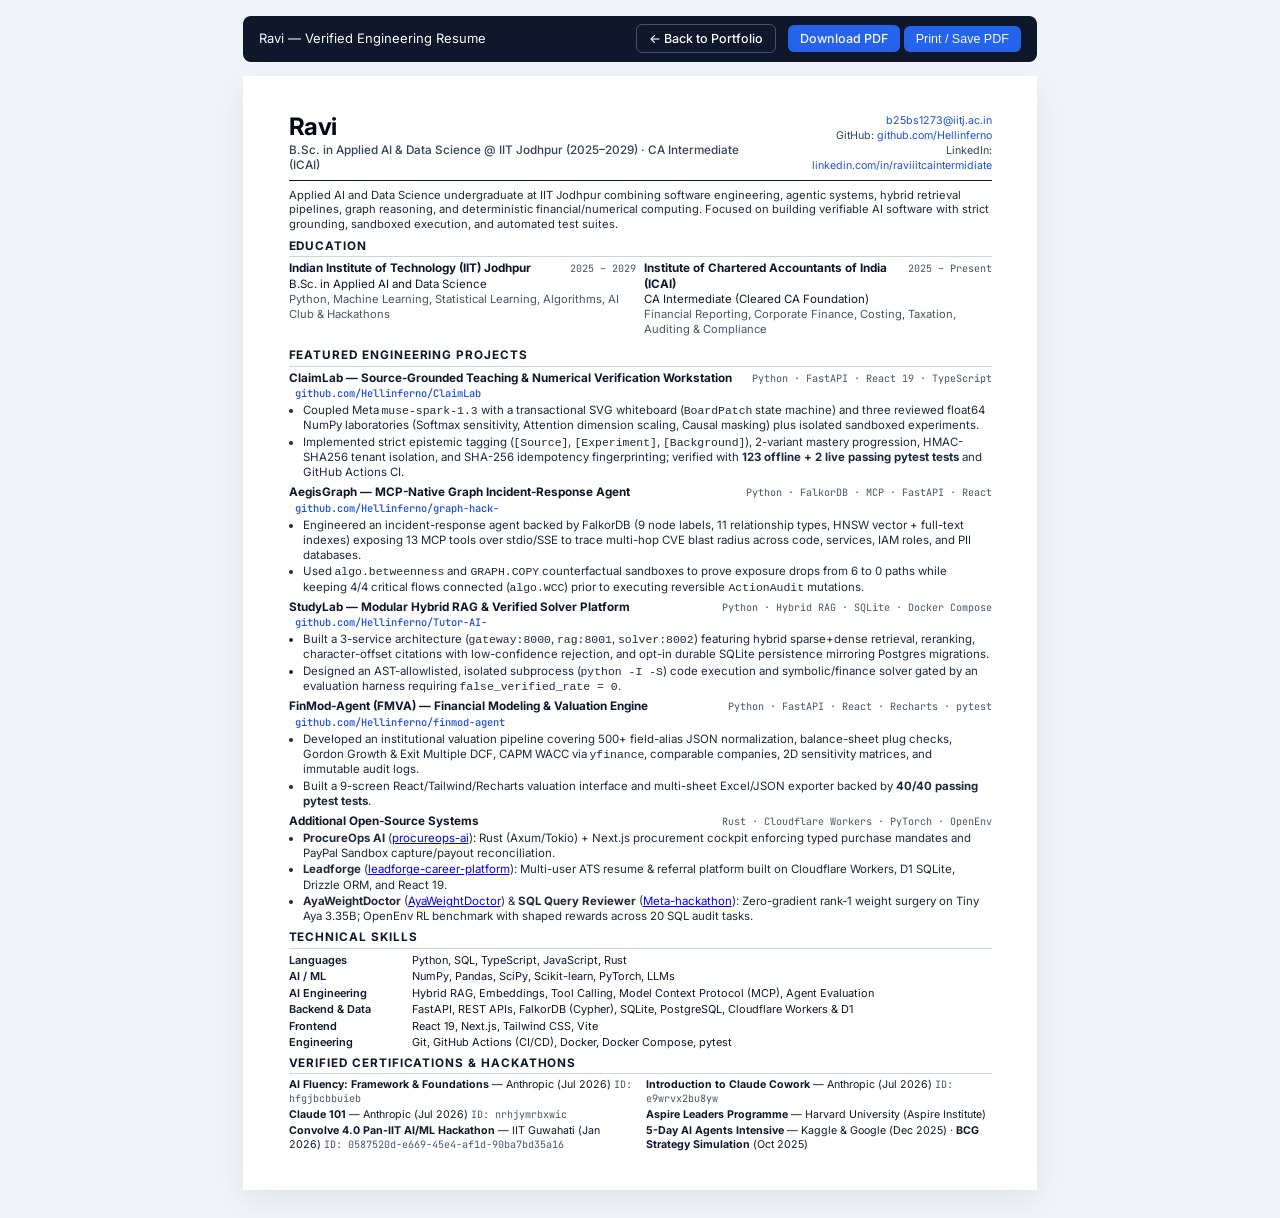
==== resume.html @ 40c7830c "Redesign MLH engineering portfolio with verified projects, 3 themes, PDF resume, and Cloudflare Page" ====
<!DOCTYPE html>
<html lang="en">
<head>
    <meta charset="UTF-8">
    <meta name="viewport" content="width=device-width, initial-scale=1.0">
    <title>Ravi — Engineering Resume</title>
    <link rel="preconnect" href="https://fonts.googleapis.com">
    <link rel="preconnect" href="https://fonts.gstatic.com" crossorigin>
    <link href="https://fonts.googleapis.com/css2?family=Inter:wght@400;500;600;700&family=JetBrains+Mono:wght@400;500&display=swap" rel="stylesheet">
    <style>
        @page {
            size: A4;
            margin: 9mm 12mm;
        }
        * {
            box-sizing: border-box;
            margin: 0;
            padding: 0;
        }
        body {
            font-family: 'Inter', -apple-system, BlinkMacSystemFont, sans-serif;
            color: #0f172a;
            background: #f1f5f9;
            font-size: 8.6pt;
            line-height: 1.32;
            -webkit-font-smoothing: antialiased;
        }
        .toolbar {
            max-width: 210mm;
            margin: 16px auto 0;
            display: flex;
            justify-content: space-between;
            align-items: center;
            padding: 10px 16px;
            background: #0f172a;
            color: #f8fafc;
            border-radius: 8px;
            font-size: 13px;
        }
        .toolbar a, .toolbar button {
            color: #f8fafc;
            background: #2563eb;
            border: none;
            padding: 6px 12px;
            border-radius: 6px;
            text-decoration: none;
            font-weight: 500;
            cursor: pointer;
            font-size: 12.5px;
        }
        .toolbar a.secondary {
            background: transparent;
            border: 1px solid rgba(255, 255, 255, 0.25);
            margin-right: 8px;
        }
        .page {
            max-width: 210mm;
            margin: 14px auto 28px;
            background: #ffffff;
            padding: 10mm 12mm;
            box-shadow: 0 10px 30px rgba(15, 23, 42, 0.08);
        }
        header {
            border-bottom: 1.5px solid #0f172a;
            padding-bottom: 6px;
            margin-bottom: 7px;
            display: flex;
            justify-content: space-between;
            align-items: flex-end;
            gap: 12px;
        }
        h1 {
            font-size: 18pt;
            font-weight: 700;
            letter-spacing: -0.02em;
            line-height: 1.1;
            color: #020617;
        }
        .subtitle {
            font-size: 8.8pt;
            color: #334155;
            font-weight: 500;
            margin-top: 2px;
        }
        .contact {
            text-align: right;
            font-size: 8pt;
            color: #334155;
            line-height: 1.4;
        }
        .contact a {
            color: #1d4ed8;
            text-decoration: none;
        }
        .summary {
            margin-bottom: 7px;
            color: #1e293b;
            font-size: 8.4pt;
        }
        h2 {
            font-size: 8.8pt;
            text-transform: uppercase;
            letter-spacing: 0.08em;
            color: #0f172a;
            border-bottom: 1px solid #cbd5e1;
            padding-bottom: 2px;
            margin-top: 6px;
            margin-bottom: 4px;
        }
        .item {
            margin-bottom: 5px;
        }
        .item-header {
            display: flex;
            justify-content: space-between;
            align-items: baseline;
            gap: 8px;
        }
        .item-title {
            font-weight: 700;
            font-size: 8.8pt;
            color: #0f172a;
        }
        .item-title a {
            color: #1d4ed8;
            font-weight: 500;
            font-size: 7.8pt;
            font-family: 'JetBrains Mono', monospace;
            text-decoration: none;
            margin-left: 6px;
        }
        .item-meta {
            font-family: 'JetBrains Mono', monospace;
            font-size: 7.6pt;
            color: #475569;
            white-space: nowrap;
        }
        ul {
            padding-left: 14px;
            margin-top: 1.5px;
        }
        li {
            margin-bottom: 1.5px;
            color: #1e293b;
        }
        .two-col {
            display: grid;
            grid-template-columns: 1fr 1fr;
            gap: 8px;
        }
        .skills-list {
            display: grid;
            grid-template-columns: 115px 1fr;
            row-gap: 2px;
            column-gap: 8px;
            font-size: 8.2pt;
        }
        .skill-cat {
            font-weight: 600;
            color: #0f172a;
        }
        .certs-grid {
            display: grid;
            grid-template-columns: 1fr 1fr;
            gap: 2px 12px;
            font-size: 8pt;
        }
        .cert-row strong {
            color: #0f172a;
        }
        .cert-id {
            font-family: 'JetBrains Mono', monospace;
            font-size: 7.6pt;
            color: #475569;
        }
        @media print {
            body {
                background: #ffffff;
            }
            .toolbar {
                display: none !important;
            }
            .page {
                margin: 0;
                padding: 0;
                box-shadow: none;
                max-width: none;
            }
        }
    </style>
</head>
<body>
    <div class="toolbar">
        <span>Ravi — Verified Engineering Resume</span>
        <div>
            <a href="index.html" class="secondary">← Back to Portfolio</a>
            <a href="assets/Ravi_Resume.pdf" download>Download PDF</a>
            <button onclick="window.print()">Print / Save PDF</button>
        </div>
    </div>

    <main class="page">
        <header>
            <div>
                <h1>Ravi</h1>
                <div class="subtitle">B.Sc. in Applied AI &amp; Data Science @ IIT Jodhpur (2025–2029) · CA Intermediate (ICAI)</div>
            </div>
            <div class="contact">
                <div><a href="mailto:b25bs1273@iitj.ac.in">b25bs1273@iitj.ac.in</a></div>
                <div>GitHub: <a href="https://github.com/Hellinferno">github.com/Hellinferno</a></div>
                <div>LinkedIn: <a href="https://www.linkedin.com/in/raviiitcaintermidiate/">linkedin.com/in/raviiitcaintermidiate</a></div>
            </div>
        </header>

        <p class="summary">
            Applied AI and Data Science undergraduate at IIT Jodhpur combining software engineering, agentic systems, hybrid retrieval pipelines, graph reasoning, and deterministic financial/numerical computing. Focused on building verifiable AI software with strict grounding, sandboxed execution, and automated test suites.
        </p>

        <h2>Education</h2>
        <div class="two-col">
            <div class="item">
                <div class="item-header">
                    <span class="item-title">Indian Institute of Technology (IIT) Jodhpur</span>
                    <span class="item-meta">2025 – 2029</span>
                </div>
                <div>B.Sc. in Applied AI and Data Science</div>
                <div style="font-size:8.4pt;color:#475569;">Python, Machine Learning, Statistical Learning, Algorithms, AI Club &amp; Hackathons</div>
            </div>
            <div class="item">
                <div class="item-header">
                    <span class="item-title">Institute of Chartered Accountants of India (ICAI)</span>
                    <span class="item-meta">2025 – Present</span>
                </div>
                <div>CA Intermediate (Cleared CA Foundation)</div>
                <div style="font-size:8.4pt;color:#475569;">Financial Reporting, Corporate Finance, Costing, Taxation, Auditing &amp; Compliance</div>
            </div>
        </div>

        <h2>Featured Engineering Projects</h2>

        <div class="item">
            <div class="item-header">
                <span class="item-title">ClaimLab — Source-Grounded Teaching &amp; Numerical Verification Workstation <a href="https://github.com/Hellinferno/ClaimLab">github.com/Hellinferno/ClaimLab</a></span>
                <span class="item-meta">Python · FastAPI · React 19 · TypeScript</span>
            </div>
            <ul>
                <li>Coupled Meta <code>muse-spark-1.3</code> with a transactional SVG whiteboard (<code>BoardPatch</code> state machine) and three reviewed float64 NumPy laboratories (Softmax sensitivity, Attention dimension scaling, Causal masking) plus isolated sandboxed experiments.</li>
                <li>Implemented strict epistemic tagging (<code>[Source]</code>, <code>[Experiment]</code>, <code>[Background]</code>), 2-variant mastery progression, HMAC-SHA256 tenant isolation, and SHA-256 idempotency fingerprinting; verified with <strong>123 offline + 2 live passing pytest tests</strong> and GitHub Actions CI.</li>
            </ul>
        </div>

        <div class="item">
            <div class="item-header">
                <span class="item-title">AegisGraph — MCP-Native Graph Incident-Response Agent <a href="https://github.com/Hellinferno/graph-hack-">github.com/Hellinferno/graph-hack-</a></span>
                <span class="item-meta">Python · FalkorDB · MCP · FastAPI · React</span>
            </div>
            <ul>
                <li>Engineered an incident-response agent backed by FalkorDB (9 node labels, 11 relationship types, HNSW vector + full-text indexes) exposing 13 MCP tools over stdio/SSE to trace multi-hop CVE blast radius across code, services, IAM roles, and PII databases.</li>
                <li>Used <code>algo.betweenness</code> and <code>GRAPH.COPY</code> counterfactual sandboxes to prove exposure drops from 6 to 0 paths while keeping 4/4 critical flows connected (<code>algo.WCC</code>) prior to executing reversible <code>ActionAudit</code> mutations.</li>
            </ul>
        </div>

        <div class="item">
            <div class="item-header">
                <span class="item-title">StudyLab — Modular Hybrid RAG &amp; Verified Solver Platform <a href="https://github.com/Hellinferno/Tutor-AI-">github.com/Hellinferno/Tutor-AI-</a></span>
                <span class="item-meta">Python · Hybrid RAG · SQLite · Docker Compose</span>
            </div>
            <ul>
                <li>Built a 3-service architecture (<code>gateway:8000</code>, <code>rag:8001</code>, <code>solver:8002</code>) featuring hybrid sparse+dense retrieval, reranking, character-offset citations with low-confidence rejection, and opt-in durable SQLite persistence mirroring Postgres migrations.</li>
                <li>Designed an AST-allowlisted, isolated subprocess (<code>python -I -S</code>) code execution and symbolic/finance solver gated by an evaluation harness requiring <code>false_verified_rate = 0</code>.</li>
            </ul>
        </div>

        <div class="item">
            <div class="item-header">
                <span class="item-title">FinMod-Agent (FMVA) — Financial Modeling &amp; Valuation Engine <a href="https://github.com/Hellinferno/finmod-agent">github.com/Hellinferno/finmod-agent</a></span>
                <span class="item-meta">Python · FastAPI · React · Recharts · pytest</span>
            </div>
            <ul>
                <li>Developed an institutional valuation pipeline covering 500+ field-alias JSON normalization, balance-sheet plug checks, Gordon Growth &amp; Exit Multiple DCF, CAPM WACC via <code>yfinance</code>, comparable companies, 2D sensitivity matrices, and immutable audit logs.</li>
                <li>Built a 9-screen React/Tailwind/Recharts valuation interface and multi-sheet Excel/JSON exporter backed by <strong>40/40 passing pytest tests</strong>.</li>
            </ul>
        </div>

        <div class="item">
            <div class="item-header">
                <span class="item-title">Additional Open-Source Systems</span>
                <span class="item-meta">Rust · Cloudflare Workers · PyTorch · OpenEnv</span>
            </div>
            <ul>
                <li><strong>ProcureOps AI</strong> (<a href="https://github.com/Hellinferno/procureops-ai">procureops-ai</a>): Rust (Axum/Tokio) + Next.js procurement cockpit enforcing typed purchase mandates and PayPal Sandbox capture/payout reconciliation.</li>
                <li><strong>Leadforge</strong> (<a href="https://github.com/Hellinferno/leadforge-career-platform">leadforge-career-platform</a>): Multi-user ATS resume &amp; referral platform built on Cloudflare Workers, D1 SQLite, Drizzle ORM, and React 19.</li>
                <li><strong>AyaWeightDoctor</strong> (<a href="https://github.com/Hellinferno/AyaWeightDoctor">AyaWeightDoctor</a>) &amp; <strong>SQL Query Reviewer</strong> (<a href="https://github.com/Hellinferno/Meta-hackathon">Meta-hackathon</a>): Zero-gradient rank-1 weight surgery on Tiny Aya 3.35B; OpenEnv RL benchmark with shaped rewards across 20 SQL audit tasks.</li>
            </ul>
        </div>

        <h2>Technical Skills</h2>
        <div class="skills-list">
            <span class="skill-cat">Languages</span><span>Python, SQL, TypeScript, JavaScript, Rust</span>
            <span class="skill-cat">AI / ML</span><span>NumPy, Pandas, SciPy, Scikit-learn, PyTorch, LLMs</span>
            <span class="skill-cat">AI Engineering</span><span>Hybrid RAG, Embeddings, Tool Calling, Model Context Protocol (MCP), Agent Evaluation</span>
            <span class="skill-cat">Backend &amp; Data</span><span>FastAPI, REST APIs, FalkorDB (Cypher), SQLite, PostgreSQL, Cloudflare Workers &amp; D1</span>
            <span class="skill-cat">Frontend</span><span>React 19, Next.js, Tailwind CSS, Vite</span>
            <span class="skill-cat">Engineering</span><span>Git, GitHub Actions (CI/CD), Docker, Docker Compose, pytest</span>
        </div>

        <h2>Verified Certifications &amp; Hackathons</h2>
        <div class="certs-grid">
            <div class="cert-row"><strong>AI Fluency: Framework &amp; Foundations</strong> — Anthropic (Jul 2026) <span class="cert-id">ID: hfgjbcbbuieb</span></div>
            <div class="cert-row"><strong>Introduction to Claude Cowork</strong> — Anthropic (Jul 2026) <span class="cert-id">ID: e9wrvx2bu8yw</span></div>
            <div class="cert-row"><strong>Claude 101</strong> — Anthropic (Jul 2026) <span class="cert-id">ID: nrhjymrbxwic</span></div>
            <div class="cert-row"><strong>Aspire Leaders Programme</strong> — Harvard University (Aspire Institute)</div>
            <div class="cert-row"><strong>Convolve 4.0 Pan-IIT AI/ML Hackathon</strong> — IIT Guwahati (Jan 2026) <span class="cert-id">ID: 0587520d-e669-45e4-af1d-90ba7bd35a16</span></div>
            <div class="cert-row"><strong>5-Day AI Agents Intensive</strong> — Kaggle &amp; Google (Dec 2025) · <strong>BCG Strategy Simulation</strong> (Oct 2025)</div>
        </div>
    </main>
</body>
</html>
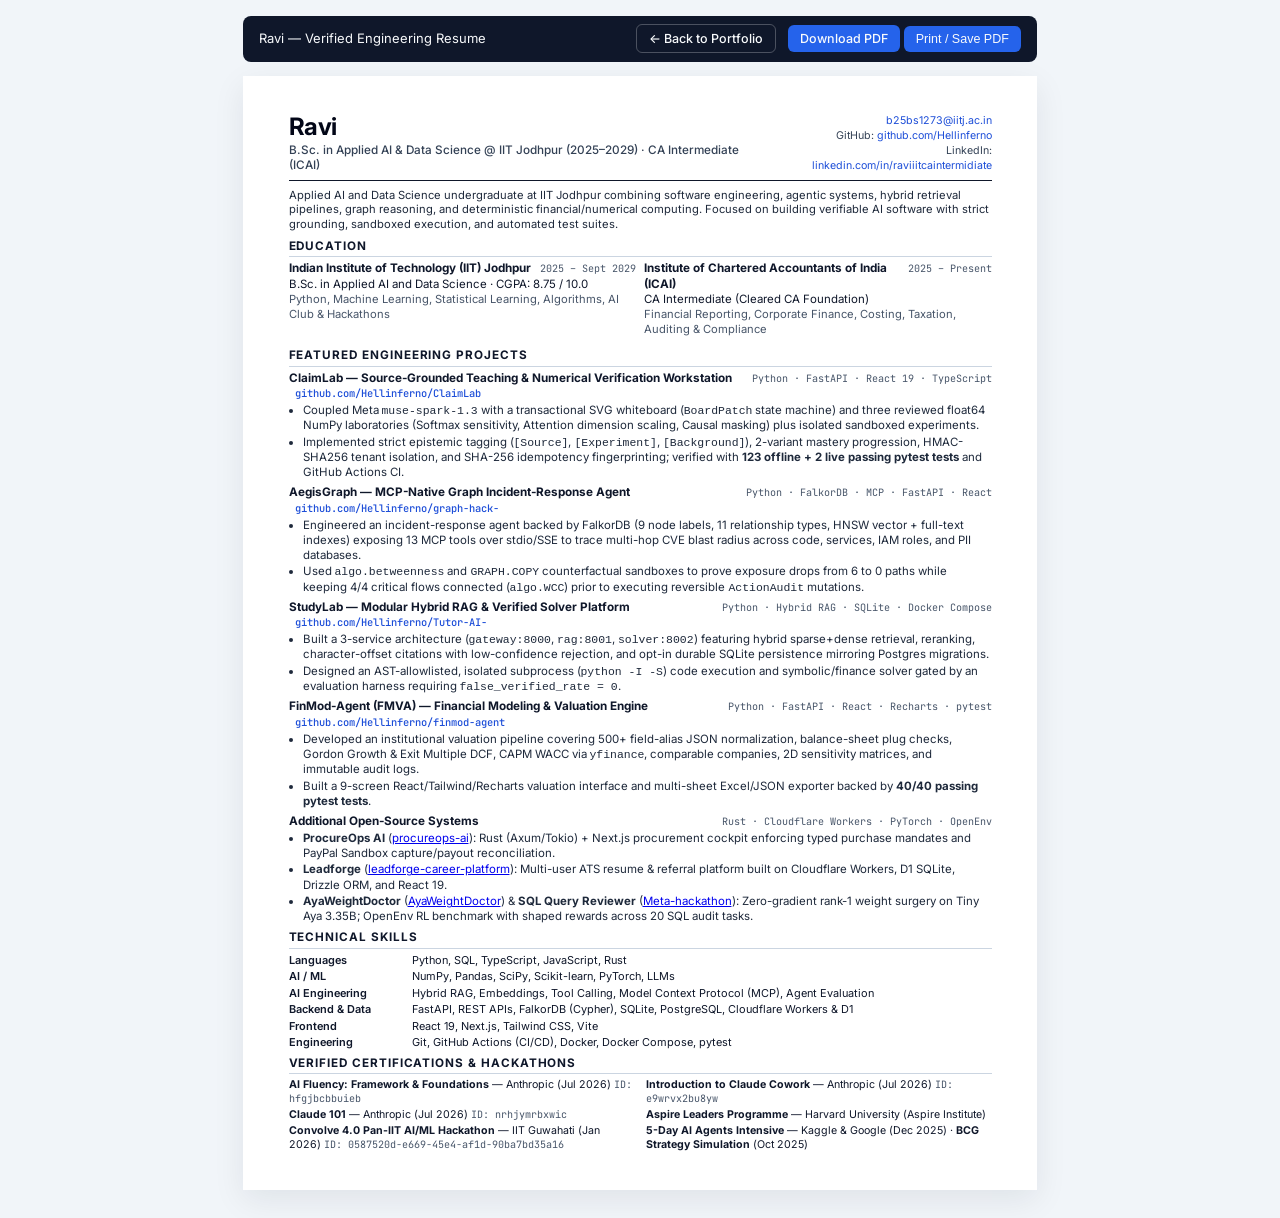
==== commit ba8f8a56: "Refactor portfolio to clean minimal monochrome design without background lights and sync MLH resume" ====
--- a/resume.html
+++ b/resume.html
@@ -221,9 +221,9 @@
             <div class="item">
                 <div class="item-header">
                     <span class="item-title">Indian Institute of Technology (IIT) Jodhpur</span>
-                    <span class="item-meta">2025 – 2029</span>
+                    <span class="item-meta">2025 – Sept 2029</span>
                 </div>
-                <div>B.Sc. in Applied AI and Data Science</div>
+                <div>B.Sc. in Applied AI and Data Science · CGPA: 8.75 / 10.0</div>
                 <div style="font-size:8.4pt;color:#475569;">Python, Machine Learning, Statistical Learning, Algorithms, AI Club &amp; Hackathons</div>
             </div>
             <div class="item">
